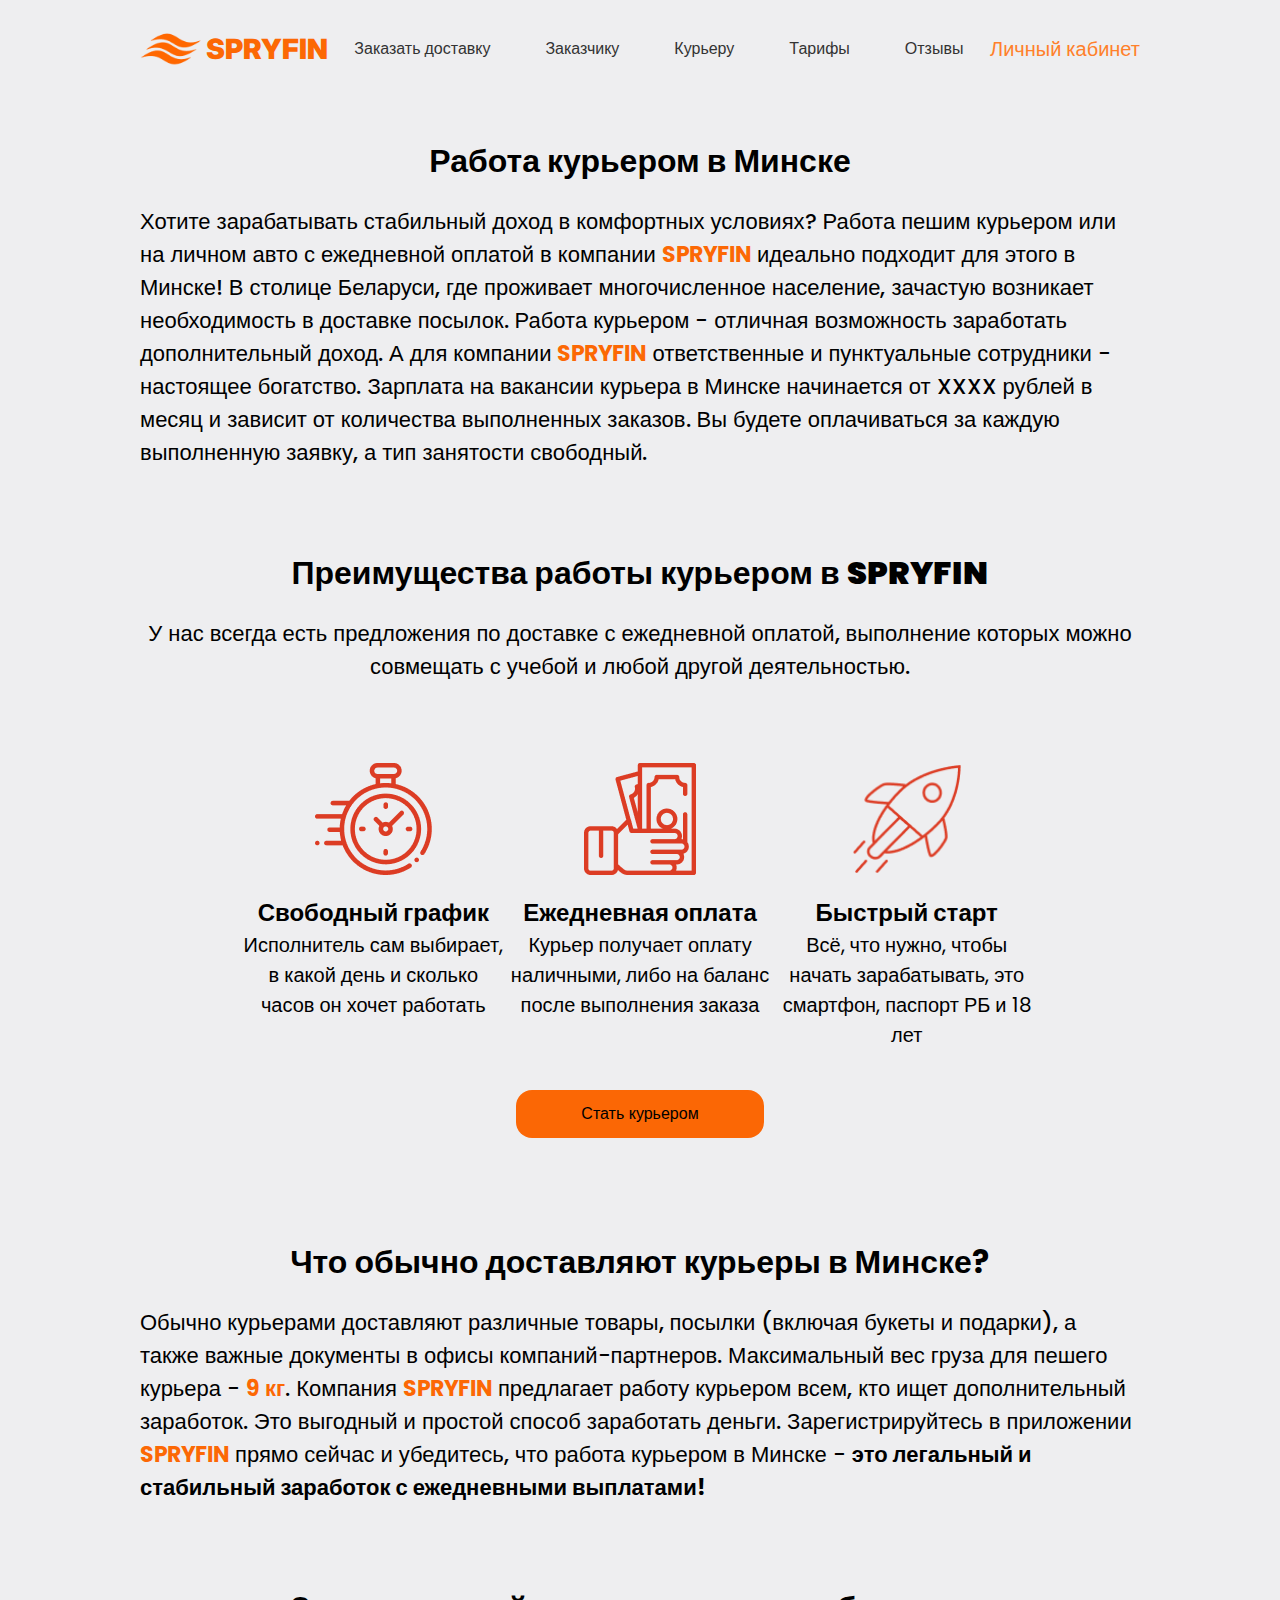
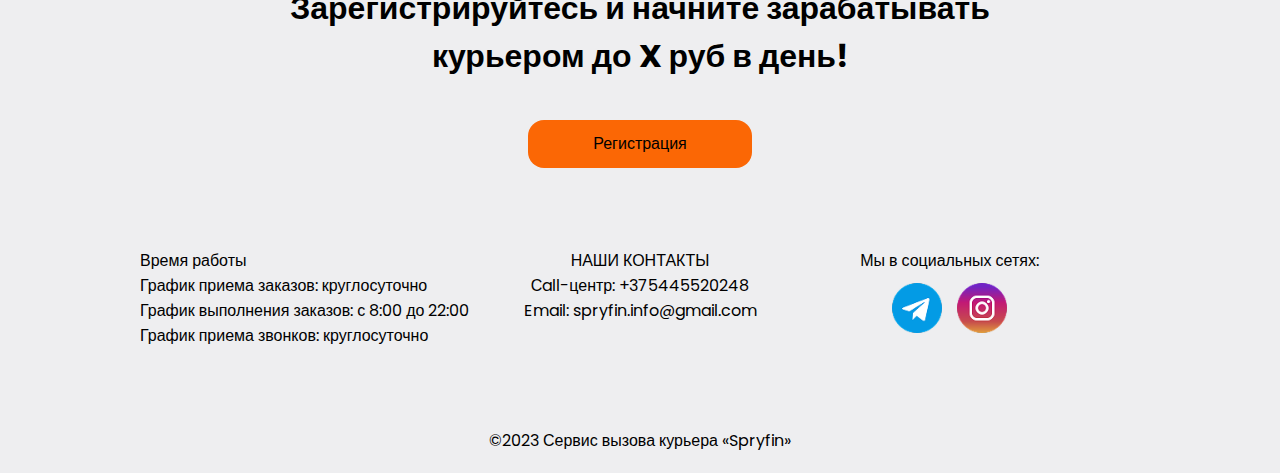
==== pages/courier.html @ a136bb77 "v2" ====
<!DOCTYPE html>
<html lang="en">
  <head>
    <meta charset="UTF-8" />
    <meta http-equiv="X-UA-Compatible" content="IE=edge" />
    <meta name="viewport" content="width=device-width, initial-scale=1.0" />
    <link rel="preconnect" href="https://fonts.googleapis.com" />
    <link rel="preconnect" href="https://fonts.gstatic.com" crossorigin />
    <link
      href="https://fonts.googleapis.com/css2?family=Poppins:ital,wght@0,100;0,200;0,300;0,400;0,500;0,600;0,700;0,800;0,900;1,100;1,200;1,300;1,400;1,500;1,600;1,700;1,800;1,900&display=swap"
      rel="stylesheet"
    />
    <title>Spryfin</title>
    <link rel="stylesheet" href="/styles/courierStyle.css" />
  </head>
  <body>
    <header class="header box">
      <div class="container">
        <div class="header__top">
          <div class="logo">
            <img src="../photos/logo.png" alt="" class="logo__img" />
            <a href="/index.html" class="logo__text">SPRYFIN</a>
          </div>
          <nav class="menu">
            <ul class="menu__list">
              <li class="menu__item"><a href="#" class="menu__link">Заказать доставку</a></li>
              <li class="menu__item">
                <a href="/pages/customer.html" class="menu__link">Заказчику</a>
              </li>
              <li class="menu__item">
                <a href="/pages/courier.html" class="menu__link">Курьеру</a>
              </li>
              <li class="menu__item"><a href="/pages/tariff.html" class="menu__link">Тарифы</a></li>
              <li class="menu__item">
                <a href="/pages/reviews.html" class="menu__link">Отзывы</a>
              </li>
            </ul>
          </nav>
          <a class="header__btn" href="#">Личный кабинет</a>
        </div>
      </div>
    </header>
    <main class="main">
      <div class="customer box">
        <div class="customer__inner">
          <div class="customer__deliver">
            <h2 class="customer__title">Работа курьером в Минске</h2>
            <p class="customer__text">
              Хотите зарабатывать стабильный доход в комфортных условиях? Работа пешим курьером или
              на личном авто с ежедневной оплатой в компании <strong>SPRYFIN</strong> идеально
              подходит для этого в Минске! В столице Беларуси, где проживает многочисленное
              население, зачастую возникает необходимость в доставке посылок. Работа курьером -
              отличная возможность заработать дополнительный доход. А для компании
              <strong>SPRYFIN</strong> ответственные и пунктуальные сотрудники - настоящее
              богатство. Зарплата на вакансии курьера в Минске начинается от XXXX рублей в месяц и
              зависит от количества выполненных заказов. Вы будете оплачиваться за каждую
              выполненную заявку, а тип занятости свободный.
            </p>
          </div>
          <div class="customer__deliver">
            <h2 class="customer__title">Преимущества работы курьером в <strong>SPRYFIN</strong></h2>
            <p class="customer__text centre">
              У нас всегда есть предложения по доставке с ежедневной оплатой, выполнение которых
              можно совмещать с учебой и любой другой деятельностью.
            </p>
          </div>
          <div class="advantage">
            <div class="advantage__preview preview__up">
              <div class="advantage__info">
                <img class="preview__img" src="../photos/timer.png" alt="" />
                <p class="preview__text">
                  <strong>Свободный график</strong>
                  Исполнитель сам выбирает, в какой день и сколько часов он хочет работать
                </p>
              </div>
              <div class="advantage__info">
                <img class="preview__img" src="../photos/money.png" alt="" />
                <p class="preview__text">
                  <strong>Ежедневная оплата</strong>
                  Курьер получает оплату наличными, либо на баланс после выполнения заказа
                </p>
              </div>
              <div class="advantage__info">
                <img class="preview__img" src="../photos/rocket.png" alt="" />
                <p class="preview__text">
                  <strong>Быстрый старт</strong> <br />Всё, что нужно, чтобы начать зарабатывать,
                  это смартфон, паспорт РБ и 18 лет
                </p>
              </div>
            </div>
            <button class="delivery__btn">Стать курьером</button>
          </div>
          <div class="customer__deliver">
            <h2 class="customer__title">Что обычно доставляют курьеры в Минске?</h2>
            <p class="customer__text">
              Обычно курьерами доставляют различные товары, посылки (включая букеты и подарки), а
              также важные документы в офисы компаний-партнеров. Максимальный вес груза для пешего
              курьера - <strong>9 кг</strong>. Компания <strong>SPRYFIN</strong> предлагает работу
              курьером всем, кто ищет дополнительный заработок. Это выгодный и простой способ
              заработать деньги. Зарегистрируйтесь в приложении <strong>SPRYFIN</strong> прямо
              сейчас и убедитесь, что работа курьером в Минске -
              <b>это легальный и стабильный заработок с ежедневными выплатами!</b>
            </p>
          </div>

          <div class="delivery__box">
            <h2 class="delivery__title">
              Зарегистрируйтесь и начните зарабатывать курьером до X руб в день!
            </h2>
            <button class="delivery__btn">Регистрация</button>
          </div>
        </div>
      </div>
    </main>
    <footer class="footer">
      <div class="footer__up">
        <div class="footer__left-col">
          <p class="footer__text">
            Время работы <br />График приема заказов: круглосуточно <br />График выполнения заказов:
            с 8:00 до 22:00 <br />График приема звонков: круглосуточно
          </p>
        </div>
        <div class="footer__center-col">
          <p class="footer__text center">
            НАШИ КОНТАКТЫ <br />Сall-центр: +375445520248 Email: spryfin.info@gmail.com
          </p>
        </div>
        <div class="footer__right-col">
          <p class="footer__text">Мы в социальных сетях:</p>
          <div class="footer__social">
            <img class="social__img" src="../photos/tel.png" alt="" />
            <img class="social__img" src="../photos/inst.png" alt="" />
          </div>
        </div>
      </div>
      <div class="footer__bottom">
        <p class="footer__text">©2023 Сервис вызова курьера «Spryfin»</p>
      </div>
    </footer>
    <script src="main.js"></script>
  </body>
</html>
---- styles/courierStyle.css ----
@import url("https://fonts.googleapis.com/css2?family=Inter:ital,opsz,wght@0,14..32,100..900;1,14..32,100..900&display=swap");

html {
  box-sizing: border-box;
  margin: 0;
  padding: 0;
}

*,
*:before,
*:after {
  box-sizing: inherit;
}

body {
  background-color: #eeeef0;
  width: 100%;
  height: 100vh;
  font-family: "Poppins", sans-serif;
  font-weight: 700;
  font-style: normal;
}

input,
textarea {
  margin: 0;
  padding: 0;
  border: none;
  background: none;
  outline: none;
  box-shadow: none;
  appearance: none;
  font: inherit;
  color: inherit;

  resize: none; /* Убирает возможность изменения размера */
  overflow: hidden; /* Убирает скролл */
}

h1,
h2,
h3,
h4,
h5,
h6,
p,
span {
  margin: 0;
  display: inline;
}

a {
  text-decoration: none;
}

ul {
  list-style: none;
  padding: 0;
}

button {
  cursor: pointer;
}

body {
  padding: 0;
  margin: 0;
  overflow-x: hidden;
}

.box {
  margin: 0 auto;
  padding-left: 140px;
  padding-right: 140px;
}

.header {
  width: 100%;
}

.box {
}
.container {
}
.header__top {
  display: flex;
  align-items: center;
  justify-content: space-between;
  margin-top: 20px;
}
.menu {
  display: flex;
  align-items: center;
}
.menu__list {
}
.menu__item {
  font-size: 20;
  font-weight: 400;
  margin-right: 55px;
}
.menu__link:hover {
  color: #fc6804;
  transition: all 0.1s ease;
}
.menu__item:last-child {
  margin-right: 0;
}
.menu__link {
  font-size: 16px;
  color: #333333;
}
.logo {
  display: flex;
  align-items: center;
}
.logo__img {
  height: 35px;
}
.logo__text {
  font-family: "Inter", sans-serif;
  font-size: 28px;
  font-weight: 900;
  color: #fc6804;
  margin-left: 5px;
}
.menu__list {
  display: flex;
}

.menu__link {
}
.header__btn {
  font-weight: 500;
  font-size: 20px;
  color: #ff802b;
}
.header__bottom {
  display: flex;
  justify-content: space-between;
  padding-top: 100px;
}
.header__title {
  font-size: 36px;
  font-weight: 600;
}
.customer {
  width: 100%;
  margin-top: 60px;
  margin-bottom: 60px;
}
.customer__inner {
}
.customer__deliver {
  display: flex;
  flex-direction: column;
  align-items: center;
  margin-bottom: 80px;
}
.customer__title {
  font-size: 32px;
}
.customer__text {
  margin-top: 20px;
  font-size: 22px;
  font-weight: 500;
}
.customer__text strong {
  color: #fc6804;
}
.advantage {
  margin-bottom: 100px;
}
.advantage__preview {
  padding-left: 100px;
  padding-right: 100px;
  margin-bottom: 40px;
}
.advantage__up {
  display: flex;
  flex-direction: column;
  align-items: center;
  margin-bottom: 40px;
}
.advantage__title {
  font-size: 34px;
  font-weight: 600;
  margin-bottom: 15px;
}
.advantage__text {
  text-align: center;
  font-size: 22px;
  font-weight: 400;
}
.advantage {
  width: 100%;
}
.advantage__preview.preview__up {
  display: flex;
  justify-content: space-between;
}
.advantage__info {
  display: flex;
  flex-direction: column;
  align-items: center;
  gap: 10px;
  width: 285px;
}
.preview__img {
  height: 112px;
}
.preview__text {
  font-size: 20px;
  font-weight: 400;
  text-align: center;
  margin-top: 10px;
}
.preview__text strong {
  font-size: 24px;
  font-weight: 700;
}
.delivery__box {
  display: flex;
  flex-direction: column;
  justify-content: center;
  align-items: center;
}
.delivery__title {
  font-size: 32px;
  margin-bottom: 20px;
  max-width: 800px;
  text-align: center;
}
.centre {
  text-align: center;
}
.delivery__btn {
  border-radius: 16px;
  padding: 15px 65px;
  margin-top: 20px;
  background: #fb6705;
  font-size: 16px;
  font-weight: 100;
  border: none;
  max-width: 300px;
  display: inline;
  margin: 20px auto 0;
  display: block;
}

.footer {
  padding-left: 140px;
  padding-right: 140px;
  padding-bottom: 10px;
}
.footer__up {
  display: flex;
  justify-content: space-between;
  margin-top: 80px;
  margin-bottom: 80px;
}
.footer__left-col {
  width: 400px;
}
.footer__text {
}
.footer__center-col {
  display: flex;
  flex-direction: column;
  align-items: center;
  width: 250px;
}
.footer__right-col {
  width: 400px;
  display: flex;
  flex-direction: column;
  align-items: center;
}
.footer__social {
  display: flex;
  gap: 15px;
}
.footer__bottom {
  text-align: center;
  margin-bottom: 10px;
}
.footer__text {
  font-size: 16px;
  font-weight: 400;
  margin-bottom: 10px;
}
.social__img {
  height: 50px;
}

.footer__text.center {
  text-align: center;
}
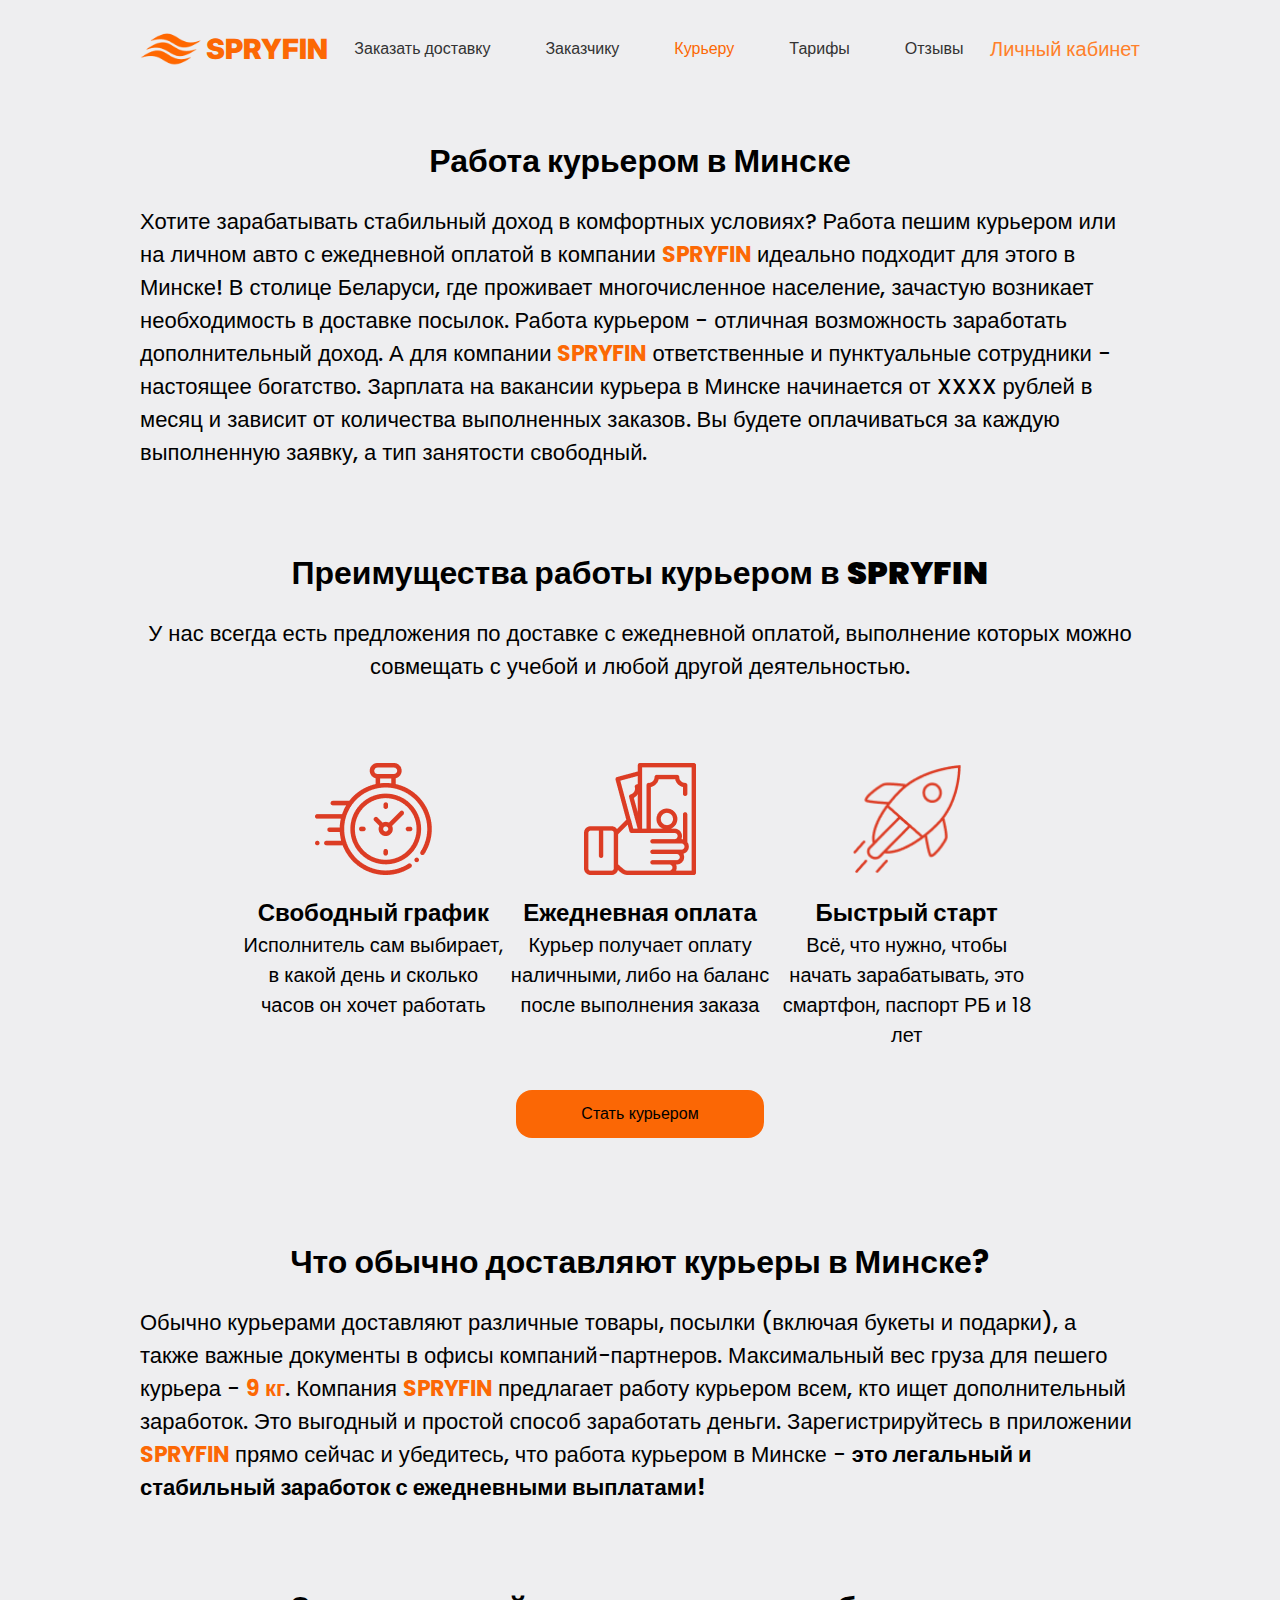
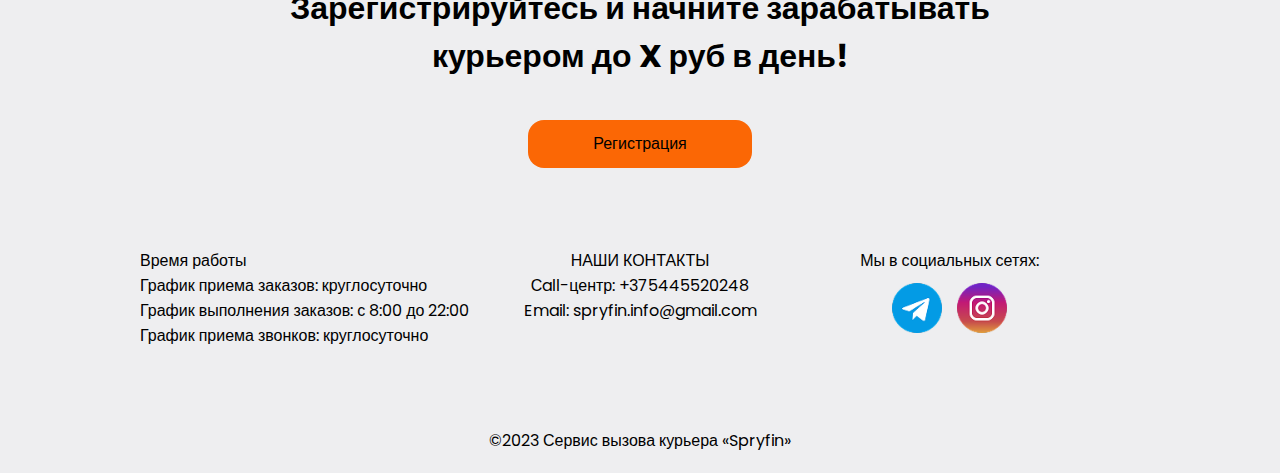
==== commit c62dfabe: "updated" ====
--- a/pages/courier.html
+++ b/pages/courier.html
@@ -23,12 +23,14 @@
           </div>
           <nav class="menu">
             <ul class="menu__list">
-              <li class="menu__item"><a href="#" class="menu__link">Заказать доставку</a></li>
+              <li class="menu__item">
+                <a href="../pages/delivery.html" class="menu__link" >Заказать доставку</a>
+              </li>
               <li class="menu__item">
                 <a href="/pages/customer.html" class="menu__link">Заказчику</a>
               </li>
               <li class="menu__item">
-                <a href="/pages/courier.html" class="menu__link">Курьеру</a>
+                <a href="/pages/courier.html" class="menu__link" style="color: #fc6804;">Курьеру</a>
               </li>
               <li class="menu__item"><a href="/pages/tariff.html" class="menu__link">Тарифы</a></li>
               <li class="menu__item">
